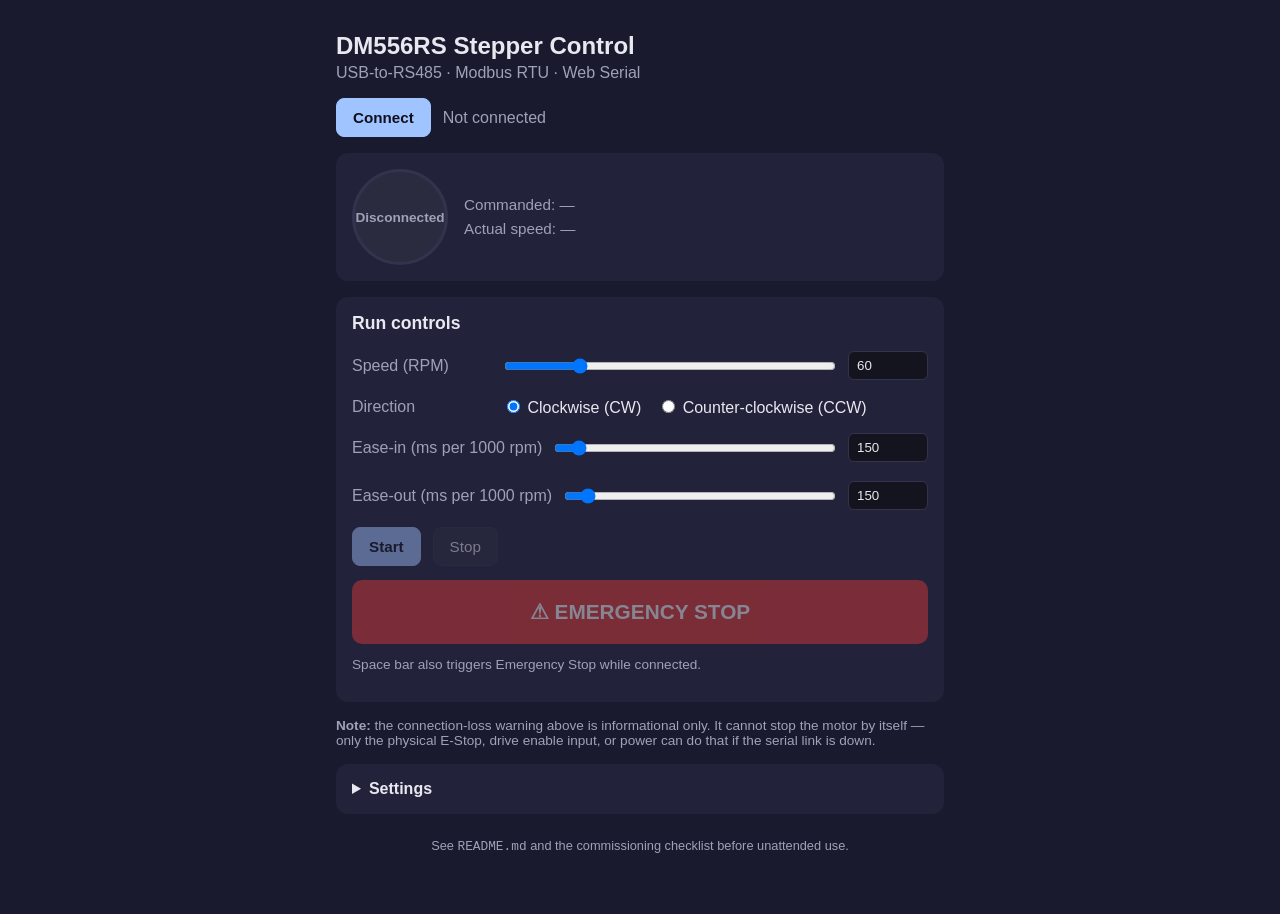
==== Web/index.html @ a573f0eb "Initial DM556RS Web Serial control tool Static browser-based control panel for a STEPPERONLINE DM556" ====
<!DOCTYPE html>
<html lang="en">
<head>
<meta charset="UTF-8">
<meta name="viewport" content="width=device-width, initial-scale=1.0">
<title>DM556RS Stepper Control</title>
<link rel="stylesheet" href="css/styles.css">
</head>
<body>

<div id="unsupported-notice" class="unsupported-notice" hidden>
  <h1>Browser not supported</h1>
  <p>
    This tool needs the Web Serial API to talk to your USB-to-RS485 adapter. That's only
    available in <strong>Google Chrome</strong> or <strong>Microsoft Edge</strong> on a desktop
    or laptop computer.
  </p>
  <p>It will not work in Safari, Firefox, or on most mobile browsers.</p>
</div>

<div id="app" class="app">

  <header class="app-header">
    <h1>DM556RS Stepper Control</h1>
    <p class="subtitle">USB-to-RS485 &middot; Modbus RTU &middot; Web Serial</p>
  </header>

  <div id="link-lost-banner" class="banner banner-warning" hidden>
    <strong>Connection lost.</strong>
    If the motor was running, it may still be spinning &mdash; this app cannot stop it without
    a live connection. Use the drive's physical E-Stop or power switch if needed.
    <button id="btn-reconnect" type="button">Reconnect</button>
  </div>

  <section class="connection-bar">
    <button id="btn-connect" type="button" class="btn btn-primary">Connect</button>
    <button id="btn-disconnect" type="button" class="btn" hidden>Disconnect</button>
    <span id="connection-state" class="connection-state">Not connected</span>
  </section>

  <section id="status-panel" class="status-panel">
    <div id="status-light" class="status-light status-idle">
      <span id="status-text">Idle</span>
    </div>
    <div class="status-details">
      <div>Commanded: <span id="status-commanded">&mdash;</span></div>
      <div>Actual speed: <span id="status-feedback-rpm">&mdash;</span></div>
      <div id="status-alarm" class="status-alarm" hidden></div>
    </div>
  </section>

  <section class="controls-panel">
    <h2>Run controls</h2>

    <div class="control-row">
      <label for="rpm-slider">Speed (RPM)</label>
      <input type="range" id="rpm-slider" min="1" max="300" value="60">
      <input type="number" id="rpm-number" min="1" max="300" value="60">
    </div>

    <div class="control-row">
      <span class="control-label">Direction</span>
      <div class="direction-toggle" role="radiogroup" aria-label="Direction">
        <label><input type="radio" name="direction" value="CW" checked> Clockwise (CW)</label>
        <label><input type="radio" name="direction" value="CCW"> Counter-clockwise (CCW)</label>
      </div>
    </div>

    <div class="control-row">
      <label for="ease-in-slider">Ease-in (ms per 1000 rpm)</label>
      <input type="range" id="ease-in-slider" min="0" max="5000" step="10" value="150">
      <input type="number" id="ease-in-number" min="0" max="10000" value="150">
    </div>

    <div class="control-row">
      <label for="ease-out-slider">Ease-out (ms per 1000 rpm)</label>
      <input type="range" id="ease-out-slider" min="0" max="5000" step="10" value="150">
      <input type="number" id="ease-out-number" min="0" max="10000" value="150">
    </div>

    <div class="control-row button-row">
      <button id="btn-start" type="button" class="btn btn-primary" disabled>Start</button>
      <button id="btn-stop" type="button" class="btn" disabled>Stop</button>
    </div>

    <button id="btn-estop" type="button" class="btn btn-estop" disabled>&#9888; EMERGENCY STOP</button>
    <p class="hint">Space bar also triggers Emergency Stop while connected.</p>

    <div id="fault-panel" class="fault-panel" hidden>
      <p id="fault-message"></p>
      <button id="btn-clear-fault" type="button" class="btn">Clear Fault</button>
    </div>

    <div id="estop-panel" class="estop-panel" hidden>
      <p>Emergency stop latched. Confirm the area is safe before resuming.</p>
      <button id="btn-resume" type="button" class="btn">Resume</button>
    </div>
  </section>

  <section class="disclaimer">
    <p>
      <strong>Note:</strong> the connection-loss warning above is informational only. It cannot
      stop the motor by itself &mdash; only the physical E-Stop, drive enable input, or power can
      do that if the serial link is down.
    </p>
  </section>

  <details class="settings-panel">
    <summary>Settings</summary>

    <div class="settings-grid">
      <label>Slave ID
        <input type="number" id="setting-slave-id" min="0" max="127">
      </label>
      <label>Baud rate
        <select id="setting-baud-rate"></select>
      </label>
      <label>Data format
        <select id="setting-data-format"></select>
      </label>
      <label>RPM min
        <input type="number" id="setting-rpm-min" min="0">
      </label>
      <label>RPM max
        <input type="number" id="setting-rpm-max" min="1">
      </label>
      <label>Poll interval (ms)
        <input type="number" id="setting-poll-interval" min="50">
      </label>
      <label>Request timeout (ms)
        <input type="number" id="setting-request-timeout" min="50">
      </label>
      <label>Inter-write delay (ms)
        <input type="number" id="setting-inter-write-delay" min="0">
      </label>
      <label>Link-lost threshold (missed polls)
        <input type="number" id="setting-link-lost-threshold" min="1">
      </label>
    </div>
    <p class="hint">
      Baud rate / data format / slave ID here must match the drive's DIP switches (or its
      current register values). They only take effect on your next Connect &mdash; they don't
      change anything on the drive itself. To change the drive's own configuration, use the
      Danger Zone below.
    </p>
    <div class="settings-actions">
      <button id="btn-save-settings" type="button" class="btn btn-primary">Save settings</button>
      <button id="btn-reset-settings" type="button" class="btn">Reset to defaults</button>
    </div>

    <details class="danger-zone">
      <summary>Danger zone &mdash; write configuration to the drive</summary>
      <p class="hint">
        These write to the drive's own memory and save to EEPROM (limited write cycles &mdash;
        don't use these routinely). Only meaningful when connected. After using one of these,
        update the Settings above to match, then disconnect and reconnect.
      </p>
      <div class="control-row">
        <input type="number" id="danger-slave-id" min="0" max="127" placeholder="New slave ID">
        <button id="btn-danger-slave-id" type="button" class="btn" disabled>Write slave ID</button>
      </div>
      <div class="control-row">
        <select id="danger-baud-rate"></select>
        <button id="btn-danger-baud-rate" type="button" class="btn" disabled>Write baud rate</button>
      </div>
      <div class="control-row">
        <select id="danger-data-format"></select>
        <button id="btn-danger-data-format" type="button" class="btn" disabled>Write data format</button>
      </div>
    </details>

    <details class="advanced-panel">
      <summary>Advanced &mdash; raw register access (for commissioning/debugging)</summary>
      <div class="control-row">
        <label>Read register (hex addr, e.g. 1003)
          <input type="text" id="raw-read-addr" placeholder="1003">
        </label>
        <button id="btn-raw-read" type="button" class="btn" disabled>Read</button>
        <span id="raw-read-result"></span>
      </div>
      <div class="control-row">
        <label>Write register (hex addr / hex value)
          <input type="text" id="raw-write-addr" placeholder="6002">
          <input type="text" id="raw-write-value" placeholder="0040">
        </label>
        <button id="btn-raw-write" type="button" class="btn" disabled>Write</button>
        <span id="raw-write-result"></span>
      </div>
    </details>
  </details>

  <footer class="app-footer">
    <p>See <code>README.md</code> and the commissioning checklist before unattended use.</p>
  </footer>

</div>

<script type="module" src="js/app.js"></script>
</body>
</html>
---- Web/css/styles.css ----
:root {
  --bg: #1a1a2e;
  --panel-bg: #22223a;
  --text: #e8e8f0;
  --muted: #a0a0b8;
  --accent: #a0c4ff;
  --green: #4caf50;
  --gray: #6b6b80;
  --red: #e53935;
  --amber: #ffb300;
  --border: #33334d;
}

* { box-sizing: border-box; }

/* Author rules like `.banner { display: flex }` would otherwise silently override the
   `hidden` attribute (author styles beat the UA stylesheet regardless of specificity). */
[hidden] { display: none !important; }

body {
  margin: 0;
  font-family: -apple-system, BlinkMacSystemFont, "Segoe UI", Roboto, sans-serif;
  background: var(--bg);
  color: var(--text);
}

.app {
  max-width: 640px;
  margin: 0 auto;
  padding: 16px 16px 48px;
}

.app-header h1 { margin-bottom: 0; font-size: 1.5rem; }
.subtitle { color: var(--muted); margin-top: 4px; }

.unsupported-notice {
  max-width: 560px;
  margin: 15vh auto;
  padding: 24px;
  text-align: center;
}
.unsupported-notice h1 { color: var(--red, #e53935); }

.banner {
  padding: 12px 16px;
  border-radius: 8px;
  margin-bottom: 16px;
  display: flex;
  align-items: center;
  gap: 12px;
  flex-wrap: wrap;
}
.banner-warning {
  background: #4d3a12;
  border: 1px solid var(--amber);
  color: #ffe0a0;
}

.connection-bar {
  display: flex;
  align-items: center;
  gap: 12px;
  margin-bottom: 16px;
}
.connection-state { color: var(--muted); }

.status-panel {
  display: flex;
  gap: 16px;
  align-items: center;
  background: var(--panel-bg);
  border-radius: 12px;
  padding: 16px;
  margin-bottom: 16px;
}
.status-light {
  width: 96px;
  height: 96px;
  border-radius: 50%;
  display: flex;
  align-items: center;
  justify-content: center;
  text-align: center;
  font-weight: 600;
  font-size: 0.85rem;
  flex-shrink: 0;
  border: 3px solid var(--border);
}
.status-idle { background: #2b2b40; color: var(--muted); }
.status-running { background: #1e3d20; color: var(--green); border-color: var(--green); }
.status-fault { background: #3d1e1e; color: var(--red); border-color: var(--red); }
.status-details { color: var(--muted); font-size: 0.95rem; line-height: 1.6; }
.status-alarm { color: var(--red); font-weight: 600; }

.controls-panel {
  background: var(--panel-bg);
  border-radius: 12px;
  padding: 16px;
  margin-bottom: 16px;
}
.controls-panel h2 { margin-top: 0; font-size: 1.1rem; }

.control-row {
  display: flex;
  align-items: center;
  gap: 10px;
  margin-bottom: 14px;
  flex-wrap: wrap;
}
.control-row label { min-width: 140px; color: var(--muted); }
.control-label { min-width: 140px; color: var(--muted); }
.control-row input[type="range"] { flex: 1; min-width: 120px; }
.control-row input[type="number"] { width: 80px; }
.direction-toggle { display: flex; gap: 16px; }
.direction-toggle label { min-width: 0; color: var(--text); }

.button-row { gap: 12px; }

.btn {
  padding: 10px 16px;
  border-radius: 8px;
  border: 1px solid var(--border);
  background: #2b2b40;
  color: var(--text);
  cursor: pointer;
  font-size: 0.95rem;
}
.btn:hover:not(:disabled) { background: #35355a; }
.btn:disabled { opacity: 0.45; cursor: not-allowed; }
.btn-primary { background: var(--accent); color: #10101c; border-color: var(--accent); font-weight: 600; }
.btn-primary:hover:not(:disabled) { background: #b8d4ff; }

.btn-estop {
  display: block;
  width: 100%;
  padding: 20px;
  margin: 8px 0;
  background: var(--red);
  color: white;
  font-size: 1.3rem;
  font-weight: 700;
  border: none;
  border-radius: 10px;
}
.btn-estop:hover:not(:disabled) { background: #ff5a52; }

.hint { color: var(--muted); font-size: 0.85rem; }

.fault-panel, .estop-panel {
  margin-top: 12px;
  padding: 12px;
  border-radius: 8px;
  background: #3d1e1e;
  border: 1px solid var(--red);
}

.disclaimer {
  color: var(--muted);
  font-size: 0.85rem;
  margin-bottom: 16px;
}

.settings-panel {
  background: var(--panel-bg);
  border-radius: 12px;
  padding: 16px;
  margin-bottom: 16px;
}
.settings-panel summary { cursor: pointer; font-weight: 600; }
.settings-grid {
  display: grid;
  grid-template-columns: 1fr 1fr;
  gap: 12px;
  margin: 16px 0;
}
.settings-grid label {
  display: flex;
  flex-direction: column;
  gap: 4px;
  color: var(--muted);
  font-size: 0.85rem;
}
.settings-actions { display: flex; gap: 12px; margin-top: 8px; }

.danger-zone, .advanced-panel {
  margin-top: 16px;
  padding: 12px;
  border-radius: 8px;
  border: 1px solid var(--border);
}
.danger-zone summary, .advanced-panel summary { cursor: pointer; color: var(--amber); }

.app-footer {
  color: var(--muted);
  font-size: 0.8rem;
  text-align: center;
  margin-top: 24px;
}

input, select {
  background: #14141f;
  color: var(--text);
  border: 1px solid var(--border);
  border-radius: 6px;
  padding: 6px 8px;
}

@media (max-width: 480px) {
  .status-panel { flex-direction: column; text-align: center; }
  .control-row label, .control-label { min-width: 0; }
}
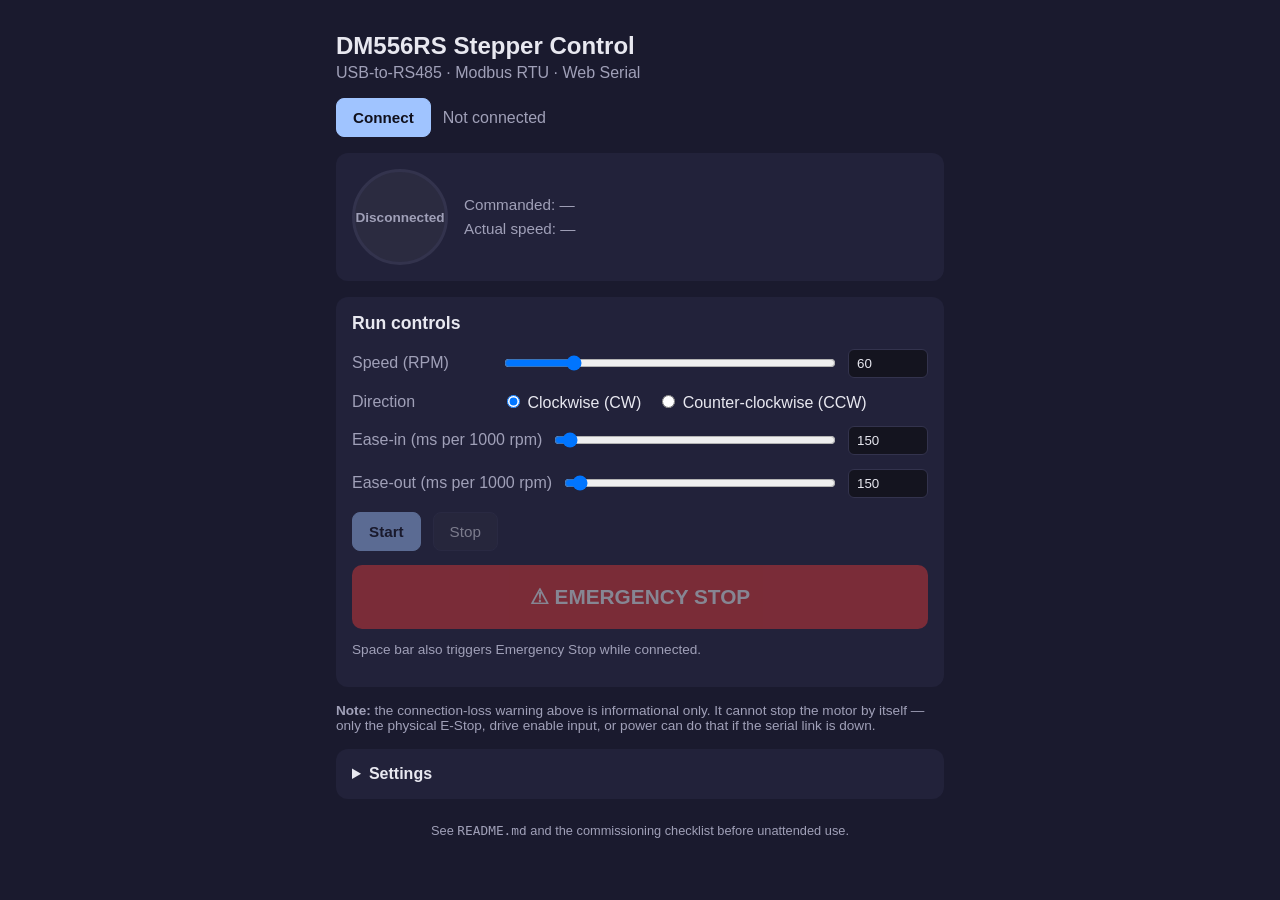
==== commit 982343d0: "Fix graceful Stop getting stuck in STOPPING state Real-hardware testing showed the driver's "running" ====
--- a/Web/index.html
+++ b/Web/index.html
@@ -65,6 +65,7 @@
         <label><input type="radio" name="direction" value="CCW"> Counter-clockwise (CCW)</label>
       </div>
     </div>
+    <p id="direction-hint" class="hint" hidden>Stop the motor to change direction.</p>
 
     <div class="control-row">
       <label for="ease-in-slider">Ease-in (ms per 1000 rpm)</label>
--- a/Web/css/styles.css
+++ b/Web/css/styles.css
@@ -197,7 +197,7 @@
   margin-top: 24px;
 }
 
-input, select {
+input[type="text"], input[type="number"], select {
   background: #14141f;
   color: var(--text);
   border: 1px solid var(--border);
@@ -205,6 +205,9 @@
   padding: 6px 8px;
 }
 
+input:disabled { cursor: not-allowed; }
+.direction-toggle label:has(input:disabled) { opacity: 0.5; cursor: not-allowed; }
+
 @media (max-width: 480px) {
   .status-panel { flex-direction: column; text-align: center; }
   .control-row label, .control-label { min-width: 0; }
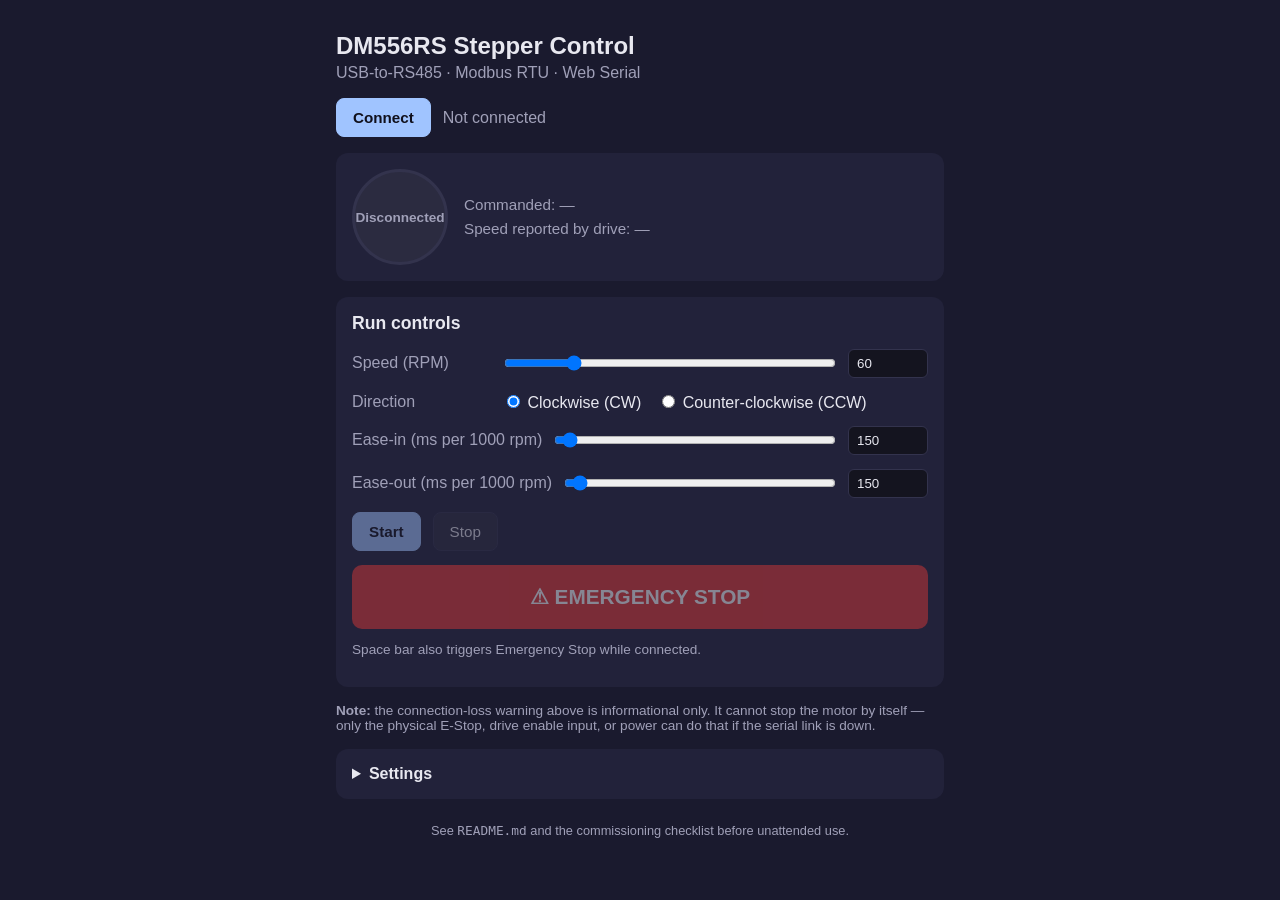
==== commit a4494bd7: "Fix bogus "actual speed" readout and make Stop timing-based Live testing found the driver's "feedbac" ====
--- a/Web/index.html
+++ b/Web/index.html
@@ -44,7 +44,7 @@
     </div>
     <div class="status-details">
       <div>Commanded: <span id="status-commanded">&mdash;</span></div>
-      <div>Actual speed: <span id="status-feedback-rpm">&mdash;</span></div>
+      <div>Speed reported by drive: <span id="status-feedback-rpm">&mdash;</span></div>
       <div id="status-alarm" class="status-alarm" hidden></div>
     </div>
   </section>
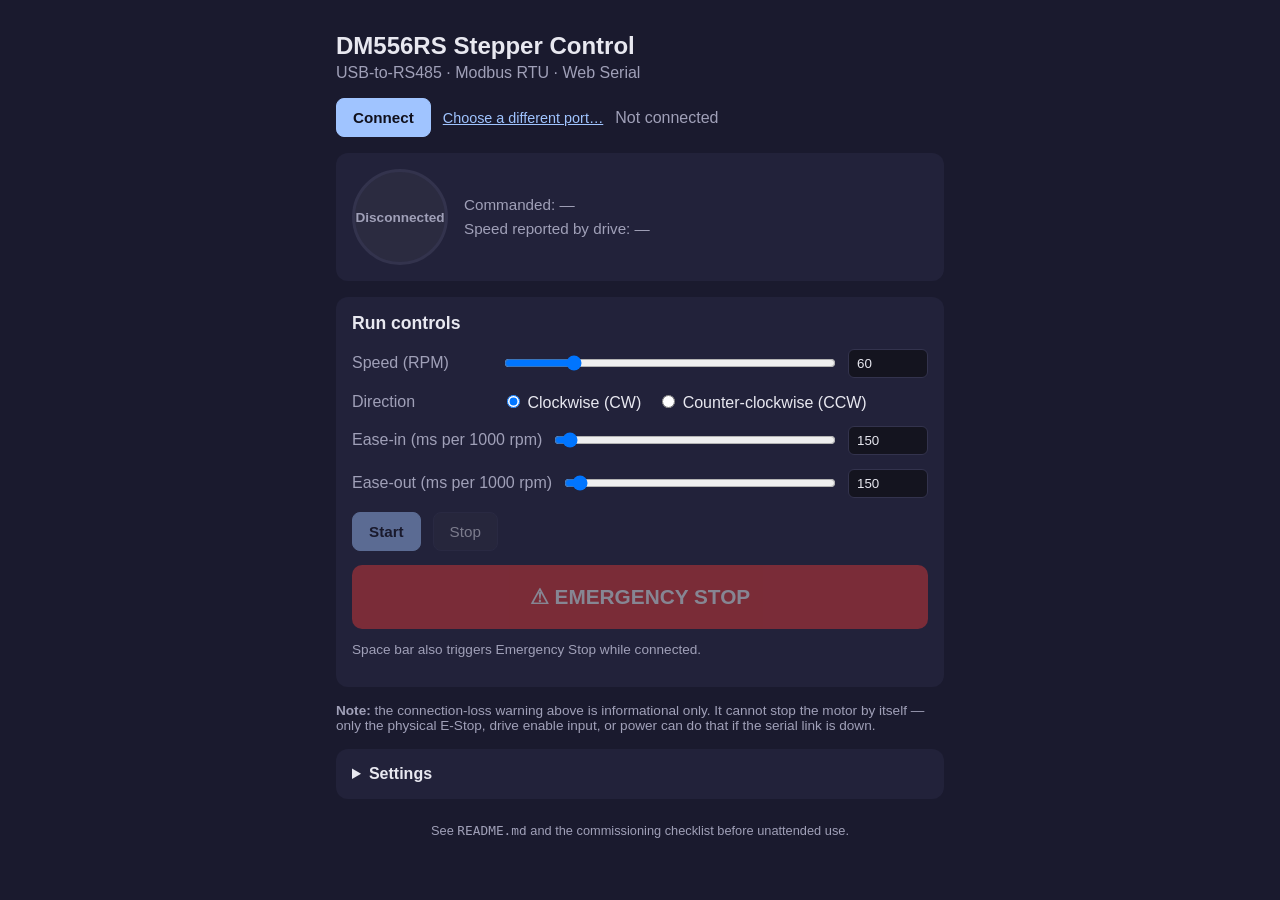
==== commit f522059a: "Add "Choose a different port" to override silent port reuse The earlier convenience change (silently" ====
--- a/Web/index.html
+++ b/Web/index.html
@@ -35,6 +35,7 @@
   <section class="connection-bar">
     <button id="btn-connect" type="button" class="btn btn-primary">Connect</button>
     <button id="btn-disconnect" type="button" class="btn" hidden>Disconnect</button>
+    <button id="btn-choose-port" type="button" class="btn-link">Choose a different port&hellip;</button>
     <span id="connection-state" class="connection-state">Not connected</span>
   </section>
 
--- a/Web/css/styles.css
+++ b/Web/css/styles.css
@@ -64,6 +64,17 @@
 }
 .connection-state { color: var(--muted); }
 
+.btn-link {
+  background: none;
+  border: none;
+  color: var(--accent);
+  cursor: pointer;
+  padding: 0;
+  font-size: 0.9rem;
+  text-decoration: underline;
+}
+.btn-link:disabled { opacity: 0.4; cursor: not-allowed; }
+
 .status-panel {
   display: flex;
   gap: 16px;
